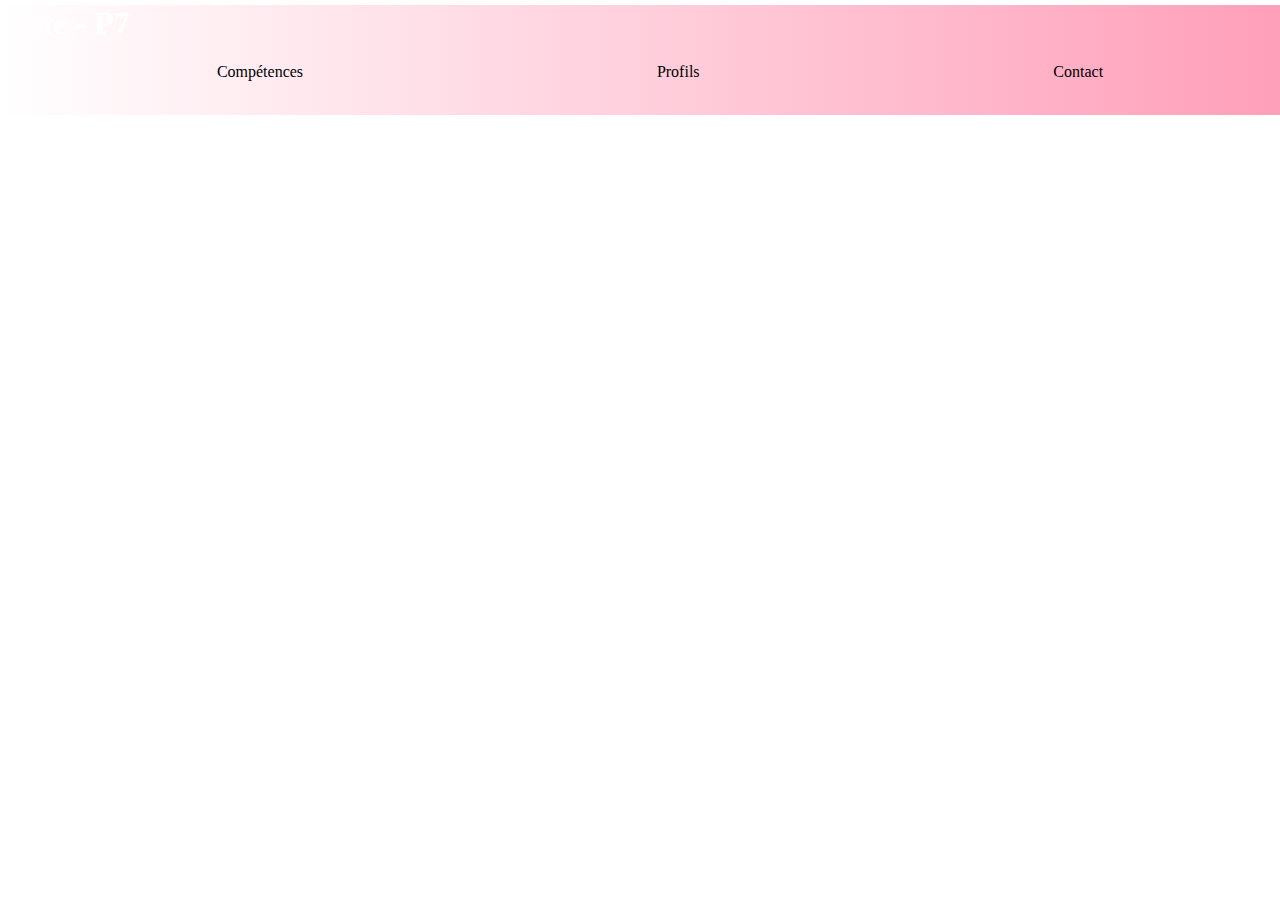
==== list.html @ 5647bf1e "sadia" ====
<!DOCTYPE html>
<html>
  <head>
    <link rel="stylesheet" href="list.css" media="screen" title="no title">
    <meta charset="utf-8">
    <title></title>
  </head>
  <body>
    <header>
      <div class="container-header">
        <h1> Liste - P7</h1>
        <ul>
          <li>Compétences</li>
          <li>Profils</li>
          <li>Contact</li>
        </ul>
      </div>
    </header>
    <footer>
      
    </footer>
  </body>
</html>
---- list.css ----
body {
  margin: 0 auto;
  padding: 0 auto;

}
header{
  width: 100%;
  height: 110px;
  background: linear-gradient(270deg, #cd0d5b, #e95591, #ff0046, #ffffff);
background-size: 800% 800%;

-webkit-animation: AnimationName 12s ease infinite;
-moz-animation: AnimationName 12s ease infinite;
animation: AnimationName 12s ease infinite;
}
@-webkit-keyframes AnimationName {
    0%{background-position:0% 97%}
    50%{background-position:100% 4%}
    100%{background-position:0% 97%}
}
@-moz-keyframes AnimationName {
    0%{background-position:0% 97%}
    50%{background-position:100% 4%}
    100%{background-position:0% 97%}
}
@keyframes AnimationName {
    0%{background-position:0% 97%}
    50%{background-position:100% 4%}
    100%{background-position:0% 97%}
}

.container-header {

}
  h1{
    color: white;
  margin-top: 5px;
}
ul {
  display: flex;
flex-direction: row;
justify-content: center;
list-style-type:  none;
justify-content: space-around;
}
li {

}
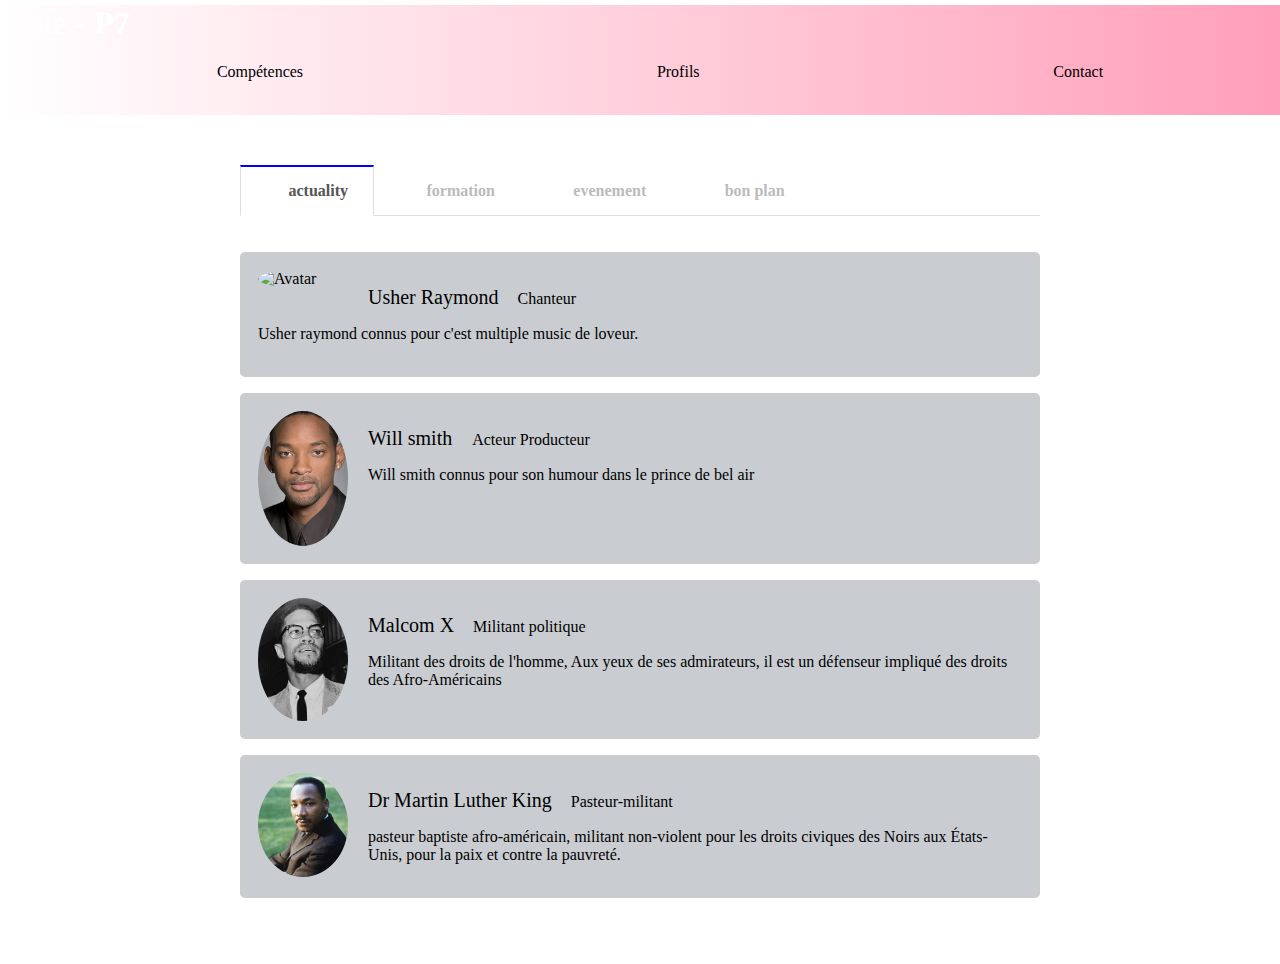
==== commit 308e729e: "ajout img" ====
--- a/list.html
+++ b/list.html
@@ -3,7 +3,8 @@
   <head>
     <link rel="stylesheet" href="list.css" media="screen" title="no title">
     <meta charset="utf-8">
-    <title></title>
+    <title>profil</title>
+    <script src="https://use.fontawesome.com/bd50721eed.js"></script>
   </head>
   <body>
     <header>
@@ -16,8 +17,79 @@
         </ul>
       </div>
     </header>
+
+    <main>
+
+  <input id="tab1" type="radio" name="tabs" checked>
+  <label for="tab1">actuality</label>
+
+  <input id="tab2" type="radio" name="tabs">
+  <label for="tab2">formation</label>
+
+  <input id="tab3" type="radio" name="tabs">
+  <label for="tab3">evenement</label>
+
+  <input id="tab4" type="radio" name="tabs">
+  <label for="tab4">bon plan</label>
+
+  <section id="content1">
+    <div class="container">
+  <img src="profil/chanteur-Usher.jpg" alt="Avatar" style="width:90px">
+  <p><span>Usher Raymond</span> Chanteur </p>
+  <p> Usher raymond connus pour c'est multiple music de loveur.</p>
+</div>
+
+<div class="container">
+  <img src="profil/will.jpg" alt="Avatar" style="width:90px">
+  <p><span >Will smith </span>  Acteur Producteur</p>
+  <p>Will smith connus pour son humour dans le prince de bel air</p>
+</div>
+
+<div class="container">
+<img src="profil/Malcolm.jpg" alt="Avatar" style="width:90px">
+<p><span>Malcom X</span> Militant politique</p>
+<p> Militant des droits de l'homme, Aux yeux de ses admirateurs, il est un défenseur impliqué des droits des Afro-Américains</p>
+</div>
+
+<div class="container">
+<img src="profil/MartinLutherKing.jpg" alt="Avatar" style="width:90px">
+<p><span >Dr Martin Luther King</span> Pasteur-militant</p>
+<p> pasteur baptiste afro-américain, militant non-violent pour les droits civiques des Noirs aux États-Unis, pour la paix et contre la pauvreté.</p>
+</div>
+
+  </section>
+
+  <section id="content2">
+    <p>
+      Bacon ipsum dolor sit amet landjaeger sausage brisket, jerky drumstick fatback boudin ball tip turducken. Pork belly meatball t-bone bresaola tail filet mignon kevin turkey ribeye shank flank doner cow kielbasa shankle. Pig swine chicken hamburger, tenderloin turkey rump ball tip sirloin frankfurter meatloaf boudin brisket ham hock. Hamburger venison brisket tri-tip andouille pork belly ball tip short ribs biltong meatball chuck. Pork chop ribeye tail short ribs, beef hamburger meatball kielbasa rump corned beef porchetta landjaeger flank. Doner rump frankfurter meatball meatloaf, cow kevin pork pork loin venison fatback spare ribs salami beef ribs.
+    </p>
+    <p>
+      Jerky jowl pork chop tongue, kielbasa shank venison. Capicola shank pig ribeye leberkas filet mignon brisket beef kevin tenderloin porchetta. Capicola fatback venison shank kielbasa, drumstick ribeye landjaeger beef kevin tail meatball pastrami prosciutto pancetta. Tail kevin spare ribs ground round ham ham hock brisket shoulder.
+    </p>
+  </section>
+
+  <section id="content3">
+    <p>
+      Bacon ipsum dolor sit amet beef venison beef ribs kielbasa. Sausage pig leberkas, t-bone sirloin shoulder bresaola. Frankfurter rump porchetta ham. Pork belly prosciutto brisket meatloaf short ribs.
+    </p>
+    <p>
+      Brisket meatball turkey short loin boudin leberkas meatloaf chuck andouille pork loin pastrami spare ribs pancetta rump. Frankfurter corned beef beef tenderloin short loin meatloaf swine ground round venison.
+    </p>
+  </section>
+
+  <section id="content4">
+    <p>
+      Bacon ipsum dolor sit amet landjaeger sausage brisket, jerky drumstick fatback boudin ball tip turducken. Pork belly meatball t-bone bresaola tail filet mignon kevin turkey ribeye shank flank doner cow kielbasa shankle. Pig swine chicken hamburger, tenderloin turkey rump ball tip sirloin frankfurter meatloaf boudin brisket ham hock. Hamburger venison brisket tri-tip andouille pork belly ball tip short ribs biltong meatball chuck. Pork chop ribeye tail short ribs, beef hamburger meatball kielbasa rump corned beef porchetta landjaeger flank. Doner rump frankfurter meatball meatloaf, cow kevin pork pork loin venison fatback spare ribs salami beef ribs.
+    </p>
+    <p>
+      Jerky jowl pork chop tongue, kielbasa shank venison. Capicola shank pig ribeye leberkas filet mignon brisket beef kevin tenderloin porchetta. Capicola fatback venison shank kielbasa, drumstick ribeye landjaeger beef kevin tail meatball pastrami prosciutto pancetta. Tail kevin spare ribs ground round ham ham hock brisket shoulder. Corned beef tri-tip leberkas flank sausage ham hock filet mignon beef ribs pancetta turkey.
+    </p>
+  </section>
+
+</main>
     <footer>
-      
+
     </footer>
+    <script src="list.js" charset="utf-8"></script>
   </body>
 </html>
--- a/list.css
+++ b/list.css
@@ -46,3 +46,139 @@
 li {
 
 }
+
+/*fousseni*/
+
+
+main {
+            min-width: 320px;
+            max-width: 800px;
+            padding: 50px;
+            margin: 0 auto;
+            background: #fff;
+          }
+
+          section {
+            display: none;
+            padding: 20px 0 0;
+            border-top: 1px solid #ddd;
+          }
+
+          input {
+            display: none;
+          }
+
+          label {
+            display: inline-block;
+            margin: 0 0 -1px;
+            padding: 15px 25px;
+            font-weight: 600;
+            text-align: center;
+            color: #bbb;
+            border: 1px solid transparent;
+          }
+
+          label:before {
+            font-family: fontawesome;
+            font-weight: normal;
+            margin-right: 10px;
+          }
+
+          label[for*='1']:before { content:'\f27b'; }
+          label[for*='2']:before { content: "\f19d"; }
+          label[for*='3']:before { content: "\f271"; }
+          label[for*='4']:before { content: "\f121"; }
+
+          label:hover {
+            color:red;
+            cursor: pointer;
+          }
+
+          input:checked + label {
+            color: #555;
+            border: 1px solid #ddd;
+            border-top: 2px solid blue;
+            border-bottom: 1px solid #fff;
+          }
+
+          #tab1:checked ~ #content1,
+          #tab2:checked ~ #content2,
+          #tab3:checked ~ #content3,
+          #tab4:checked ~ #content4 {
+            display: block;
+          }
+
+          @media screen and (max-width: 650px) {
+            label {
+              font-size: 0;
+            }
+            label:before {
+              margin: 0;
+              font-size: 18px;
+            }
+          }
+
+          @media screen and (max-width: 400px) {
+            label {
+              padding: 15px;
+            }
+          }
+
+/*les profil étudiant*/
+          .container {
+    border: 2px solid #ccc;
+    background: linear-gradient(223deg, #a0a0a0, #f6f6f6, #c9cdd1, #c9cdd1, #c9cdd1);
+  background-size: 1000% 1000%;
+
+  -webkit-animation: AnimationName 10s ease infinite;
+  -moz-animation: AnimationName 10s ease infinite;
+  animation: AnimationName 10s ease infinite;
+    border-radius: 5px;
+    padding: 16px;
+    margin: 16px 0;
+}
+@-webkit-keyframes AnimationName {
+    0%{background-position:0% 29%}
+    50%{background-position:100% 72%}
+    100%{background-position:0% 29%}
+}
+@-moz-keyframes AnimationName {
+    0%{background-position:0% 29%}
+    50%{background-position:100% 72%}
+    100%{background-position:0% 29%}
+}
+@keyframes AnimationName {
+    0%{background-position:0% 29%}
+    50%{background-position:100% 72%}
+    100%{background-position:0% 29%}
+}
+
+
+.container::after {
+    content: "";
+    clear: both;
+    display: table;
+}
+
+.container img {
+    float: left;
+    margin-right: 20px;
+    border-radius: 50%;
+}
+
+.container span {
+    font-size: 20px;
+    margin-right: 15px;
+}
+
+@media (max-width: 500px) {
+  .container {
+    text-align: center;
+  }
+
+  .container img {
+    margin: auto;
+    float: none;
+    display: block;
+  }
+}
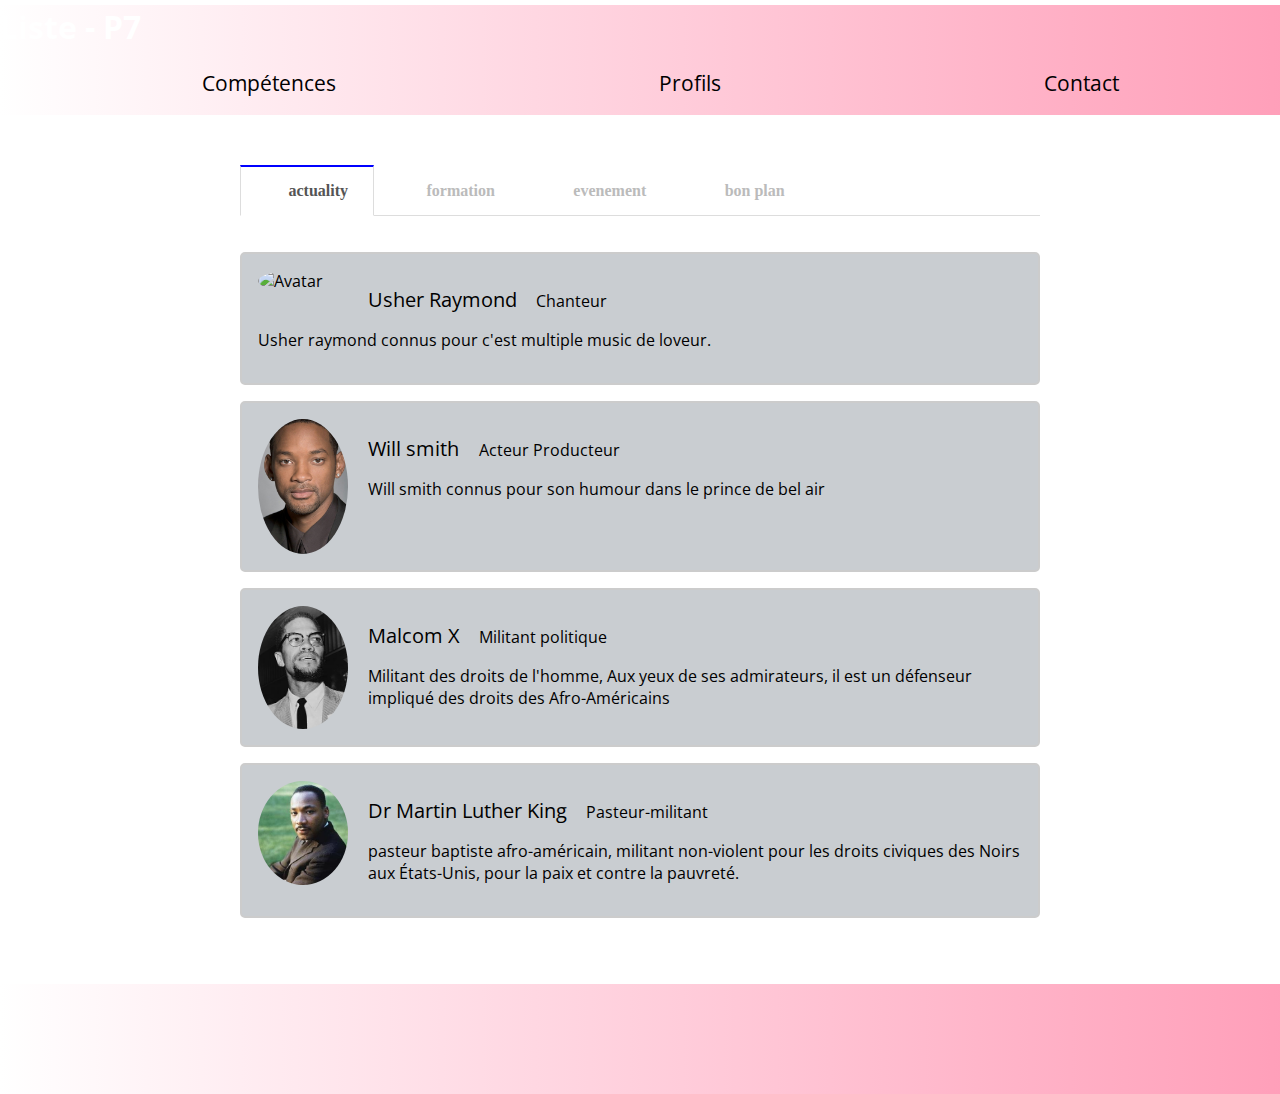
==== commit fd5f2df3: "sadia 2" ====
--- a/list.html
+++ b/list.html
@@ -2,6 +2,7 @@
 <html>
   <head>
     <link rel="stylesheet" href="list.css" media="screen" title="no title">
+    <link href="https://fonts.googleapis.com/css?family=Open+Sans" rel="stylesheet">
     <meta charset="utf-8">
     <title>profil</title>
     <script src="https://use.fontawesome.com/bd50721eed.js"></script>
@@ -88,7 +89,8 @@
 
 </main>
     <footer>
-
+<div class="container-footer">
+</div>
     </footer>
     <script src="list.js" charset="utf-8"></script>
   </body>
--- a/list.css
+++ b/list.css
@@ -35,6 +35,7 @@
   h1{
     color: white;
   margin-top: 5px;
+  font-family: 'Open Sans', sans-serif;
 }
 ul {
   display: flex;
@@ -44,7 +45,8 @@
 justify-content: space-around;
 }
 li {
-
+font-size: 1.3em;
+font-family: 'Open Sans', sans-serif;
 }
 
 /*fousseni*/
@@ -62,10 +64,12 @@
             display: none;
             padding: 20px 0 0;
             border-top: 1px solid #ddd;
+            font-family: 'Open Sans', sans-serif;
           }
 
           input {
             display: none;
+            font-family: 'Open Sans', sans-serif;
           }
 
           label {
@@ -182,3 +186,13 @@
     display: block;
   }
 }
+.container-footer {
+  width: 100%;
+  height: 110px;
+  background: linear-gradient(270deg, #cd0d5b, #e95591, #ff0046, #ffffff);
+background-size: 800% 800%;
+
+-webkit-animation: AnimationName 12s ease infinite;
+-moz-animation: AnimationName 12s ease infinite;
+animation: AnimationName 12s ease infinite;
+}
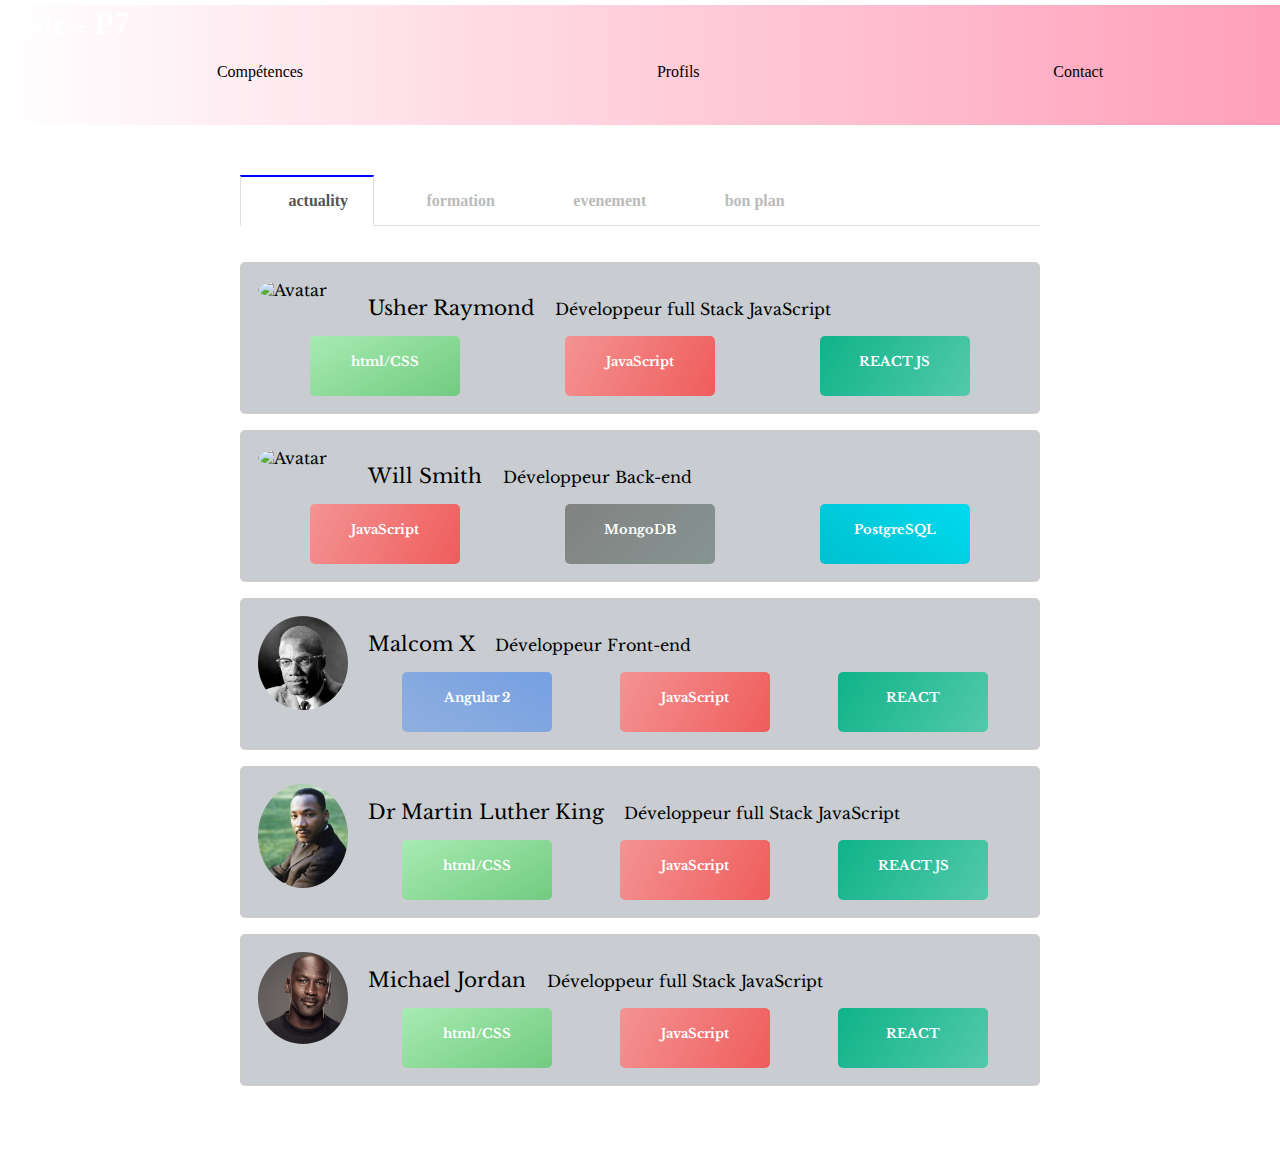
==== commit 51501de3: "phase end" ====
--- a/list.html
+++ b/list.html
@@ -2,10 +2,10 @@
 <html>
   <head>
     <link rel="stylesheet" href="list.css" media="screen" title="no title">
-    <link href="https://fonts.googleapis.com/css?family=Open+Sans" rel="stylesheet">
     <meta charset="utf-8">
     <title>profil</title>
     <script src="https://use.fontawesome.com/bd50721eed.js"></script>
+    <link href="https://fonts.googleapis.com/css?family=Libre+Baskerville" rel="stylesheet">
   </head>
   <body>
     <header>
@@ -18,7 +18,8 @@
         </ul>
       </div>
     </header>
-
+<!-- sadia -->
+<!-- fousseni -->
     <main>
 
   <input id="tab1" type="radio" name="tabs" checked>
@@ -36,27 +37,100 @@
   <section id="content1">
     <div class="container">
   <img src="profil/chanteur-Usher.jpg" alt="Avatar" style="width:90px">
-  <p><span>Usher Raymond</span> Chanteur </p>
-  <p> Usher raymond connus pour c'est multiple music de loveur.</p>
+  <p><span>Usher Raymond</span> Développeur full Stack JavaScript </p>
+  <!-- <p>Un sens de l'écoute et du service renforcé par 7 ans d'expériences à travailler sur des projets variés, une expertise technique en constante progression grâce à une formation perpétuelle. Motivé par le besoin de faire toujours mieux et appuyé par de solides bases acquises lors de mon parcours, je prend plaisir à relever de nouveaux challenges.</p> -->
+  <div class="skin">
+    <div class="box1">
+      <h4>html/CSS</h4>
+    </div>
+    <div class="box2">
+      <h4> JavaScript</h4>
+    </div>
+    <div class="box3">
+      <h4>REACT JS</h4>
+    </div>
+
+  </div>
+  </div>
 </div>
 
 <div class="container">
-  <img src="profil/will.jpg" alt="Avatar" style="width:90px">
-  <p><span >Will smith </span>  Acteur Producteur</p>
-  <p>Will smith connus pour son humour dans le prince de bel air</p>
+  <img src="profil/will-smith.jpg" alt="Avatar" style="width:90px">
+  <p><span >Will Smith </span> Développeur Back-end</p>
+  <!-- <p>Mon domaine de compétences comprend : la création/maintenance/reprise de sites internet (développement web), avec une spécialité dans l’intégration XHTML/CSS, le développement front-end et dans les sites dynamiques : intranets, sites actualisables par le client sans connaissances particulières, gestion de contenus sur mesure.
+ </p> -->
+  <div class="skin">
+    <div class="box2">
+      <h4>JavaScript</h4>
+    </div>
+    <div class="box4">
+      <h4> MongoDB</h4>
+    </div>
+    <div class="box5">
+      <h4>PostgreSQL</h4>
+    </div>
+
+  </div>
+  </div>
 </div>
 
 <div class="container">
-<img src="profil/Malcolm.jpg" alt="Avatar" style="width:90px">
-<p><span>Malcom X</span> Militant politique</p>
-<p> Militant des droits de l'homme, Aux yeux de ses admirateurs, il est un défenseur impliqué des droits des Afro-Américains</p>
+<img src="profil/MalcolmX.jpg" alt="Avatar" style="width:90px">
+<p><span>Malcom X</span> Développeur Front-end</p>
+<!-- <p> Autonome, polyvalent et curieux, j’ai démarré cette activité comme un hobby puis j’en ai fait mon métier par passion, je l'ai choisi pour la stimulation permanente qu’il impose et la rigueur qu’il requiert. Je maquette et conçois des application mobile et sites internet. Que ce soit du développement à la main de A à Z ou en utilisant des framework, je fais en sorte que mon code soit propre et optimisé le plus souvent possible.</p> -->
+<div class="skin">
+  <div class="box6">
+    <h4>Angular 2</h4>
+  </div>
+  <div class="box2">
+    <h4> JavaScript</h4>
+  </div>
+  <div class="box3">
+    <h4>REACT</h4>
+  </div>
+
+</div>
+</div>
 </div>
 
 <div class="container">
 <img src="profil/MartinLutherKing.jpg" alt="Avatar" style="width:90px">
-<p><span >Dr Martin Luther King</span> Pasteur-militant</p>
-<p> pasteur baptiste afro-américain, militant non-violent pour les droits civiques des Noirs aux États-Unis, pour la paix et contre la pauvreté.</p>
+<p><span >Dr Martin Luther King</span> Développeur full Stack JavaScript</p>
+<!-- <p> En tant que développeur web full stack, j'ai l'expérience et les connaissances nécessaires pour créer un MVP efficace et éprouver rapidement une nouvelle idée de projet sur le marché.
+J'utilise essentiellement les méthodes du lean startup.</p> -->
+<div class="skin">
+  <div class="box1">
+    <h4>html/CSS</h4>
+  </div>
+  <div class="box2">
+    <h4> JavaScript</h4>
+  </div>
+  <div class="box3">
+    <h4>REACT JS</h4>
+  </div>
+
 </div>
+</div>
+<div class="container">
+<img src="profil/michael-jordan.jpg" alt="Avatar" style="width:90px">
+<p><span >Michael Jordan </span>  Développeur full Stack JavaScript</p>
+
+<!-- <p>Lorem ipsum dolor sit amet, consectetur adipisicing elit, sed do eiusmod tempor incididunt ut labore et dolore magna aliqua. Ut </p> -->
+<div class="skin">
+  <div class="box1">
+    <h4>html/CSS</h4>
+  </div>
+  <div class="box2">
+    <h4> JavaScript</h4>
+  </div>
+  <div class="box3">
+    <h4>REACT</h4>
+  </div>
+
+</div>
+</div>
+</div>
+
 
   </section>
 
@@ -89,8 +163,7 @@
 
 </main>
     <footer>
-<div class="container-footer">
-</div>
+
     </footer>
     <script src="list.js" charset="utf-8"></script>
   </body>
--- a/list.css
+++ b/list.css
@@ -1,11 +1,12 @@
+/*sadia*/
 body {
-  margin: 0 auto;
-  padding: 0 auto;
+  margin:0 auto;
+  padding:0 auto;
 
 }
 header{
   width: 100%;
-  height: 110px;
+  height: 120px;
   background: linear-gradient(270deg, #cd0d5b, #e95591, #ff0046, #ffffff);
 background-size: 800% 800%;
 
@@ -35,7 +36,6 @@
   h1{
     color: white;
   margin-top: 5px;
-  font-family: 'Open Sans', sans-serif;
 }
 ul {
   display: flex;
@@ -45,8 +45,7 @@
 justify-content: space-around;
 }
 li {
-font-size: 1.3em;
-font-family: 'Open Sans', sans-serif;
+
 }
 
 /*fousseni*/
@@ -64,12 +63,10 @@
             display: none;
             padding: 20px 0 0;
             border-top: 1px solid #ddd;
-            font-family: 'Open Sans', sans-serif;
           }
 
           input {
             display: none;
-            font-family: 'Open Sans', sans-serif;
           }
 
           label {
@@ -130,6 +127,7 @@
 
 /*les profil étudiant*/
           .container {
+            font-family: 'Libre Baskerville', serif;
     border: 2px solid #ccc;
     background: linear-gradient(223deg, #a0a0a0, #f6f6f6, #c9cdd1, #c9cdd1, #c9cdd1);
   background-size: 1000% 1000%;
@@ -156,8 +154,96 @@
     50%{background-position:100% 72%}
     100%{background-position:0% 29%}
 }
-
-
+.skin{
+  display: flex;
+  justify-content: space-around;
+
+
+}
+h4{
+font-size: 13px;
+  text-align:center;
+  border-radius: 5px;
+
+}
+
+.box1{
+  color: white;
+  width: 150px;
+  height: 60px;
+  border-radius: 5px;
+  background: linear-gradient(331deg, #1ddc3a, #81d88e, #19952c, #a7ebb2);
+background-size: 800% 800%;
+
+-webkit-animation: AnimationName 20s ease infinite;
+-moz-animation: AnimationName 20s ease infinite;
+animation: AnimationName 20s ease infinite;
+}
+
+.box2{
+  color: white;
+  width: 150px;
+  height: 60px;
+  border-radius: 5px;
+  background: linear-gradient(296deg, #e04908, #dc7a4f, #da5216, #e90a0a, #f49393);
+background-size: 1000% 1000%;
+
+-webkit-animation: AnimationName 12s ease infinite;
+-moz-animation: AnimationName 12s ease infinite;
+animation: AnimationName 12s ease infinite;
+
+}
+.box3{
+  color: white;
+  width: 150px;
+  height: 60px;
+  border-radius: 5px;
+  background: linear-gradient(301deg, #0fcb9b, #17f0b9, #12e3ae, #b8ebde, #0fb389);
+background-size: 1000% 1000%;
+
+-webkit-animation: AnimationName 12s ease infinite;
+-moz-animation: AnimationName 12s ease infinite;
+animation: AnimationName 12s ease infinite;
+
+}
+.box4{
+  color: white;
+  width: 150px;
+  height: 60px;
+  border-radius: 5px;
+  background: linear-gradient(313deg, #7a9c93, #797e7d, #8bb3ab, #828282);
+background-size: 800% 800%;
+
+-webkit-animation: AnimationName 12s ease infinite;
+-moz-animation: AnimationName 12s ease infinite;
+animation: AnimationName 12s ease infinite;
+
+}
+.box5{
+  color: white;
+  width: 150px;
+  height: 60px;
+  border-radius: 5px;
+  background: linear-gradient(213deg, #11cfe0, #4bbfc9, #00ebff, #00a6b4, #00ebff);
+background-size: 1000% 1000%;
+
+-webkit-animation: AnimationName 12s ease infinite;
+-moz-animation: AnimationName 12s ease infinite;
+animation: AnimationName 12s ease infinite;
+}
+.box6{
+  color: white;
+  width: 150px;
+  height: 60px;
+  border-radius: 5px;
+  background: linear-gradient(209deg, #0b67f6, #508be7, #97b3de, #67a2fc);
+background-size: 800% 800%;
+
+-webkit-animation: AnimationName 12s ease infinite;
+-moz-animation: AnimationName 12s ease infinite;
+animation: AnimationName 12s ease infinite;
+
+}
 .container::after {
     content: "";
     clear: both;
@@ -184,15 +270,6 @@
     margin: auto;
     float: none;
     display: block;
+
   }
 }
-.container-footer {
-  width: 100%;
-  height: 110px;
-  background: linear-gradient(270deg, #cd0d5b, #e95591, #ff0046, #ffffff);
-background-size: 800% 800%;
-
--webkit-animation: AnimationName 12s ease infinite;
--moz-animation: AnimationName 12s ease infinite;
-animation: AnimationName 12s ease infinite;
-}
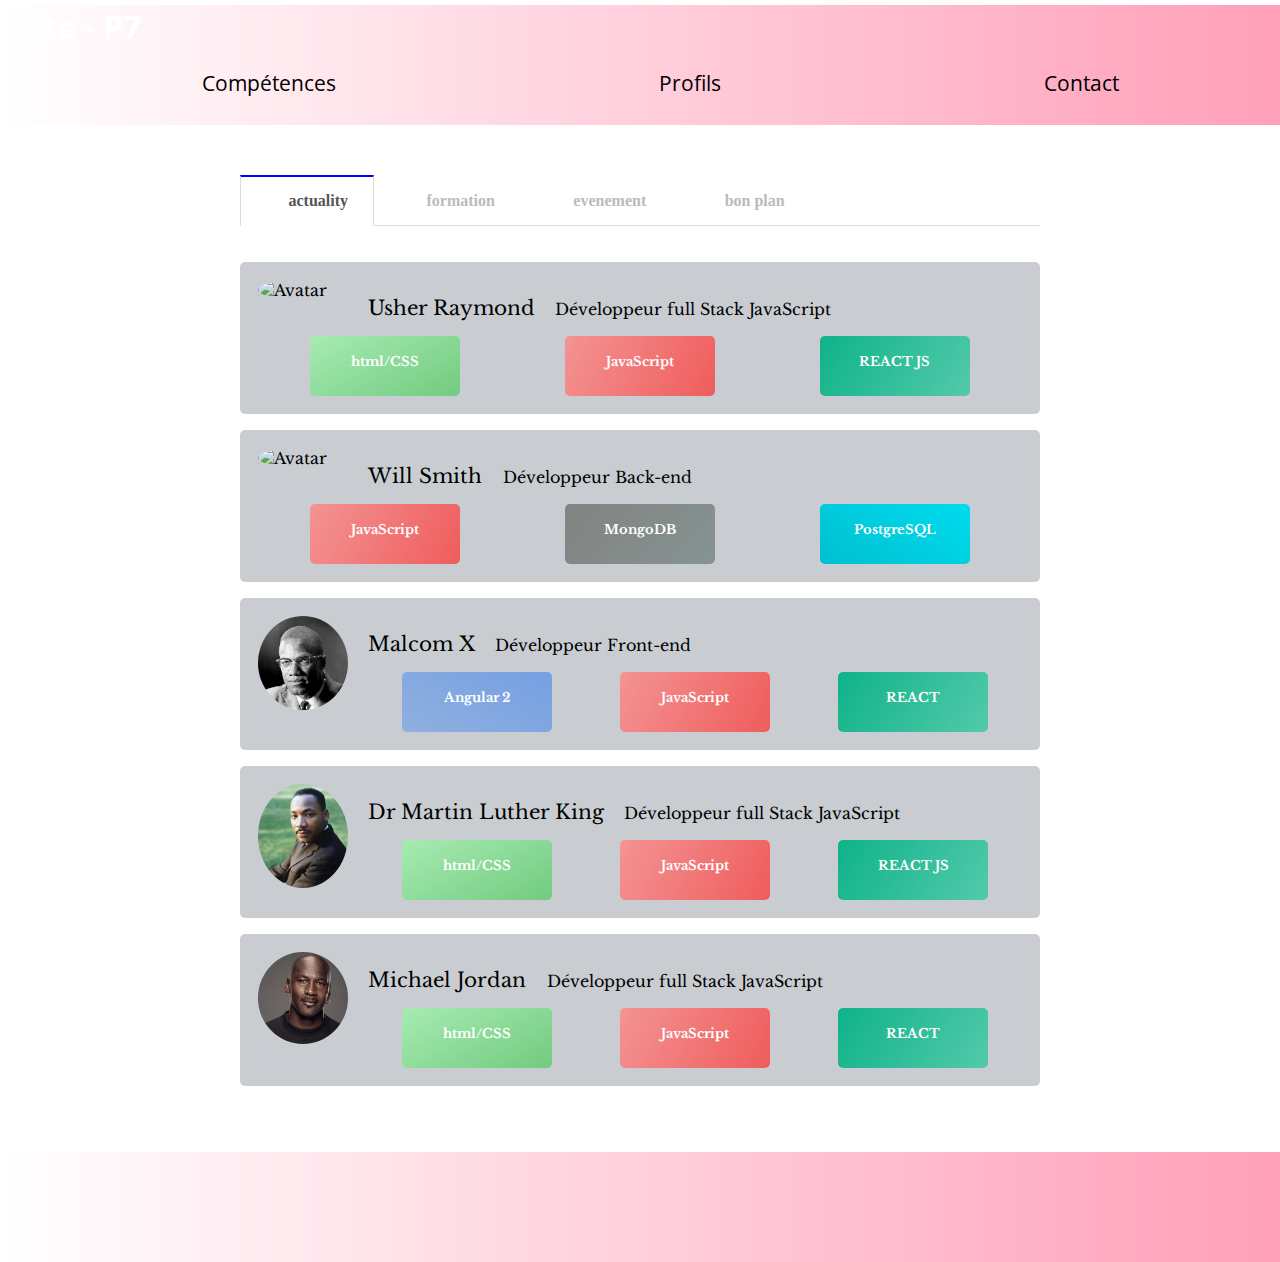
==== commit 116ae96b: "foussey" ====
--- a/list.html
+++ b/list.html
@@ -2,6 +2,7 @@
 <html>
   <head>
     <link rel="stylesheet" href="list.css" media="screen" title="no title">
+    <link href="https://fonts.googleapis.com/css?family=Open+Sans" rel="stylesheet">
     <meta charset="utf-8">
     <title>profil</title>
     <script src="https://use.fontawesome.com/bd50721eed.js"></script>
@@ -42,7 +43,7 @@
   <div class="skin">
     <div class="box1">
       <h4>html/CSS</h4>
-    </div>
+    </div> 
     <div class="box2">
       <h4> JavaScript</h4>
     </div>
@@ -163,7 +164,8 @@
 
 </main>
     <footer>
-
+<div class="container-footer">
+</div>
     </footer>
     <script src="list.js" charset="utf-8"></script>
   </body>
--- a/list.css
+++ b/list.css
@@ -36,6 +36,7 @@
   h1{
     color: white;
   margin-top: 5px;
+  font-family: 'Open Sans', sans-serif;
 }
 ul {
   display: flex;
@@ -45,7 +46,8 @@
 justify-content: space-around;
 }
 li {
-
+font-size: 1.3em;
+font-family: 'Open Sans', sans-serif;
 }
 
 /*fousseni*/
@@ -63,10 +65,12 @@
             display: none;
             padding: 20px 0 0;
             border-top: 1px solid #ddd;
+            font-family: 'Open Sans', sans-serif;
           }
 
           input {
             display: none;
+            font-family: 'Open Sans', sans-serif;
           }
 
           label {
@@ -124,7 +128,7 @@
               padding: 15px;
             }
           }
-
+ 
 /*les profil étudiant*/
           .container {
             font-family: 'Libre Baskerville', serif;
@@ -273,3 +277,13 @@
 
   }
 }
+.container-footer {
+  width: 100%;
+  height: 110px;
+  background: linear-gradient(270deg, #cd0d5b, #e95591, #ff0046, #ffffff);
+background-size: 800% 800%;
+
+-webkit-animation: AnimationName 12s ease infinite;
+-moz-animation: AnimationName 12s ease infinite;
+animation: AnimationName 12s ease infinite;
+}
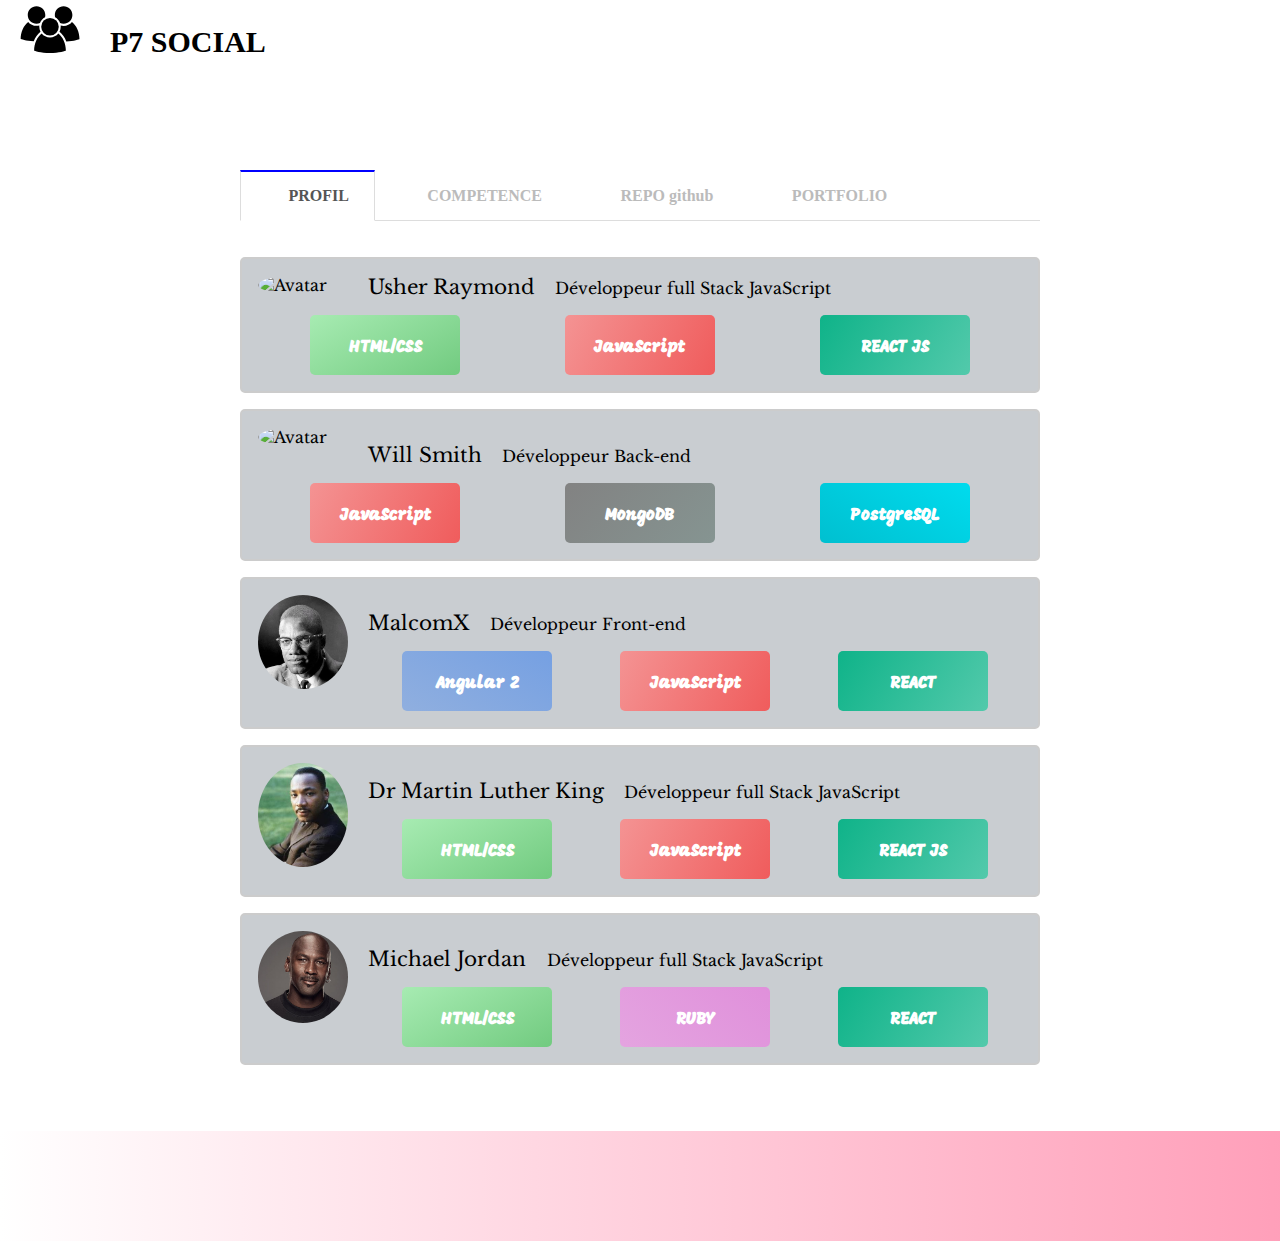
==== commit b594ba63: "phase final" ====
--- a/list.html
+++ b/list.html
@@ -6,17 +6,16 @@
     <meta charset="utf-8">
     <title>profil</title>
     <script src="https://use.fontawesome.com/bd50721eed.js"></script>
+  <link href="https://fonts.googleapis.com/css?family=Chewy|Fredoka+One|Lobster|Mogra" rel="stylesheet">
     <link href="https://fonts.googleapis.com/css?family=Libre+Baskerville" rel="stylesheet">
   </head>
   <body>
     <header>
       <div class="container-header">
-        <h1> Liste - P7</h1>
-        <ul>
-          <li>Compétences</li>
-          <li>Profils</li>
-          <li>Contact</li>
-        </ul>
+        <div class="user">
+          <img src="user.svg" alt="">
+          <h2>P7 SOCIAL</h2>
+        </div>
       </div>
     </header>
 <!-- sadia -->
@@ -24,31 +23,32 @@
     <main>
 
   <input id="tab1" type="radio" name="tabs" checked>
-  <label for="tab1">actuality</label>
+  <label for="tab1">PROFIL</label>
 
   <input id="tab2" type="radio" name="tabs">
-  <label for="tab2">formation</label>
+  <label for="tab2">COMPETENCE</label>
 
   <input id="tab3" type="radio" name="tabs">
-  <label for="tab3">evenement</label>
+  <label for="tab3">REPO github</label>
 
   <input id="tab4" type="radio" name="tabs">
-  <label for="tab4">bon plan</label>
+  <label for="tab4">PORTFOLIO</label>
 
   <section id="content1">
     <div class="container">
-  <img src="profil/chanteur-Usher.jpg" alt="Avatar" style="width:90px">
-  <p><span>Usher Raymond</span> Développeur full Stack JavaScript </p>
+      <a href="#"><img src="profil/chanteur-Usher.jpg" alt="Avatar" style="width:90px"/></a>
+
+  <span><a href="#">Usher Raymond</a></span> Développeur full Stack JavaScript </p>
   <!-- <p>Un sens de l'écoute et du service renforcé par 7 ans d'expériences à travailler sur des projets variés, une expertise technique en constante progression grâce à une formation perpétuelle. Motivé par le besoin de faire toujours mieux et appuyé par de solides bases acquises lors de mon parcours, je prend plaisir à relever de nouveaux challenges.</p> -->
   <div class="skin">
     <div class="box1">
-      <h4>html/CSS</h4>
-    </div> 
+    <a href="#"><h4>HTML/CSS</h4></a>
+    </div>
     <div class="box2">
-      <h4> JavaScript</h4>
+     <a href="#"><h4> JavaScript</h4></a>
     </div>
     <div class="box3">
-      <h4>REACT JS</h4>
+  <a href="#"><h4>REACT JS</h4></a>
     </div>
 
   </div>
@@ -56,19 +56,20 @@
 </div>
 
 <div class="container">
-  <img src="profil/will-smith.jpg" alt="Avatar" style="width:90px">
-  <p><span >Will Smith </span> Développeur Back-end</p>
+  <a href="#"><img src="profil/will-smith.jpg" alt="Avatar" style="width:90px"/></a>
+
+  <p><span ><a href="#">Will Smith</a></span> Développeur Back-end</p>
   <!-- <p>Mon domaine de compétences comprend : la création/maintenance/reprise de sites internet (développement web), avec une spécialité dans l’intégration XHTML/CSS, le développement front-end et dans les sites dynamiques : intranets, sites actualisables par le client sans connaissances particulières, gestion de contenus sur mesure.
  </p> -->
   <div class="skin">
     <div class="box2">
-      <h4>JavaScript</h4>
+      <a href="#"><h4>JavaScript</h4></a>
     </div>
     <div class="box4">
-      <h4> MongoDB</h4>
+    <a href="#"><h4> MongoDB</h4></a>
     </div>
     <div class="box5">
-      <h4>PostgreSQL</h4>
+      <a href="#"><h4>PostgreSQL</h4></a>
     </div>
 
   </div>
@@ -76,18 +77,17 @@
 </div>
 
 <div class="container">
-<img src="profil/MalcolmX.jpg" alt="Avatar" style="width:90px">
-<p><span>Malcom X</span> Développeur Front-end</p>
+<a href="#"><img src="profil/MalcolmX.jpg" alt="Avatar" style="width:90px"/></a><p><span><a href="#">MalcomX</a> </span> Développeur Front-end</p>
 <!-- <p> Autonome, polyvalent et curieux, j’ai démarré cette activité comme un hobby puis j’en ai fait mon métier par passion, je l'ai choisi pour la stimulation permanente qu’il impose et la rigueur qu’il requiert. Je maquette et conçois des application mobile et sites internet. Que ce soit du développement à la main de A à Z ou en utilisant des framework, je fais en sorte que mon code soit propre et optimisé le plus souvent possible.</p> -->
 <div class="skin">
   <div class="box6">
-    <h4>Angular 2</h4>
+    <a href="#"><h4>Angular 2</h4></a>
   </div>
   <div class="box2">
-    <h4> JavaScript</h4>
+    <a href="#"><h4>JavaScript</h4></a>
   </div>
   <div class="box3">
-    <h4>REACT</h4>
+    <a href="#"><h4>REACT</h4></a>
   </div>
 
 </div>
@@ -95,37 +95,38 @@
 </div>
 
 <div class="container">
-<img src="profil/MartinLutherKing.jpg" alt="Avatar" style="width:90px">
-<p><span >Dr Martin Luther King</span> Développeur full Stack JavaScript</p>
+<a href="#"><img src="profil/MartinLutherKing.jpg" alt="Avatar" style="width:90px"/></a>
+<p><span > <a href="#">Dr Martin Luther King</a></span> Développeur full Stack JavaScript</p>
 <!-- <p> En tant que développeur web full stack, j'ai l'expérience et les connaissances nécessaires pour créer un MVP efficace et éprouver rapidement une nouvelle idée de projet sur le marché.
 J'utilise essentiellement les méthodes du lean startup.</p> -->
 <div class="skin">
   <div class="box1">
-    <h4>html/CSS</h4>
+    <a href="#"><h4>HTML/CSS</h4></a>
   </div>
   <div class="box2">
-    <h4> JavaScript</h4>
+    <a href="#"><h4> JavaScript</h4></a>
   </div>
   <div class="box3">
-    <h4>REACT JS</h4>
+<a href="#"><h4>REACT JS</h4></a>
   </div>
 
 </div>
 </div>
+
 <div class="container">
-<img src="profil/michael-jordan.jpg" alt="Avatar" style="width:90px">
-<p><span >Michael Jordan </span>  Développeur full Stack JavaScript</p>
+<a href="#"><img src="profil/michael-jordan.jpg" alt="Avatar" style="width:90px"/></a>
+<p><span > <a href="#"></a>Michael Jordan </span>  Développeur full Stack JavaScript</p>
 
 <!-- <p>Lorem ipsum dolor sit amet, consectetur adipisicing elit, sed do eiusmod tempor incididunt ut labore et dolore magna aliqua. Ut </p> -->
 <div class="skin">
   <div class="box1">
-    <h4>html/CSS</h4>
+  <a href="#"><h4>HTML/CSS</h4></a>
   </div>
-  <div class="box2">
-    <h4> JavaScript</h4>
+  <div class="box7">
+    <a href="#"><h4> RUBY</h4></a>
   </div>
   <div class="box3">
-    <h4>REACT</h4>
+  <a href="#"><h4>REACT</h4></a>
   </div>
 
 </div>
@@ -136,12 +137,19 @@
   </section>
 
   <section id="content2">
-    <p>
-      Bacon ipsum dolor sit amet landjaeger sausage brisket, jerky drumstick fatback boudin ball tip turducken. Pork belly meatball t-bone bresaola tail filet mignon kevin turkey ribeye shank flank doner cow kielbasa shankle. Pig swine chicken hamburger, tenderloin turkey rump ball tip sirloin frankfurter meatloaf boudin brisket ham hock. Hamburger venison brisket tri-tip andouille pork belly ball tip short ribs biltong meatball chuck. Pork chop ribeye tail short ribs, beef hamburger meatball kielbasa rump corned beef porchetta landjaeger flank. Doner rump frankfurter meatball meatloaf, cow kevin pork pork loin venison fatback spare ribs salami beef ribs.
-    </p>
-    <p>
-      Jerky jowl pork chop tongue, kielbasa shank venison. Capicola shank pig ribeye leberkas filet mignon brisket beef kevin tenderloin porchetta. Capicola fatback venison shank kielbasa, drumstick ribeye landjaeger beef kevin tail meatball pastrami prosciutto pancetta. Tail kevin spare ribs ground round ham ham hock brisket shoulder.
-    </p>
+    <div class="box1">
+     <h4>HTML/CSS</h4>
+    </div>
+
+    <div class="box2">
+      <h4> JavaScript</h4>
+    </div>
+
+    <div class="box3">
+      <h4>REACT</h4>
+
+
+
   </section>
 
   <section id="content3">
--- a/list.css
+++ b/list.css
@@ -7,52 +7,49 @@
 header{
   width: 100%;
   height: 120px;
-  background: linear-gradient(270deg, #cd0d5b, #e95591, #ff0046, #ffffff);
-background-size: 800% 800%;
-
--webkit-animation: AnimationName 12s ease infinite;
--moz-animation: AnimationName 12s ease infinite;
-animation: AnimationName 12s ease infinite;
-}
-@-webkit-keyframes AnimationName {
-    0%{background-position:0% 97%}
-    50%{background-position:100% 4%}
-    100%{background-position:0% 97%}
-}
-@-moz-keyframes AnimationName {
-    0%{background-position:0% 97%}
-    50%{background-position:100% 4%}
-    100%{background-position:0% 97%}
-}
-@keyframes AnimationName {
-    0%{background-position:0% 97%}
-    50%{background-position:100% 4%}
-    100%{background-position:0% 97%}
-}
-
+
+  color: black;
+}
+h1{
+  font-size: 22px;
+}
 .container-header {
 
+}
+.user {
+  color: black;
+display: flex;
+flex-direction: row;
+font-size: 20px;
+padding-left: 1em;
+
+
+
+}
+h2{ padding-left: 1em;
+}
+.user img{
+  height: 60px;
+  width: 60px;
 }
   h1{
     color: white;
   margin-top: 5px;
   font-family: 'Open Sans', sans-serif;
 }
-ul {
-  display: flex;
-flex-direction: row;
-justify-content: center;
-list-style-type:  none;
-justify-content: space-around;
-}
-li {
-font-size: 1.3em;
-font-family: 'Open Sans', sans-serif;
-}
+
 
 /*fousseni*/
 
 
+a{
+  text-decoration: none;
+color: black;
+}
+a :hover{
+  color: black;
+  cursor: pointer;
+}
 main {
             min-width: 320px;
             max-width: 800px;
@@ -67,6 +64,7 @@
             border-top: 1px solid #ddd;
             font-family: 'Open Sans', sans-serif;
           }
+
 
           input {
             display: none;
@@ -128,7 +126,7 @@
               padding: 15px;
             }
           }
- 
+
 /*les profil étudiant*/
           .container {
             font-family: 'Libre Baskerville', serif;
@@ -158,20 +156,38 @@
     50%{background-position:100% 72%}
     100%{background-position:0% 29%}
 }
+.color{
+  color:red;
+
+}
+
 .skin{
+
   display: flex;
   justify-content: space-around;
-
-
-}
+  font-family: 'Lobster', cursive;
+font-family: 'Chewy', cursive;
+font-family: 'Fredoka One', cursive;
+font-family: 'Mogra', cursive;
+
+
+
+
+}
+.lien{
+  color: black;
+}
+
 h4{
-font-size: 13px;
+  color:white;
   text-align:center;
   border-radius: 5px;
+  font-size: 17px;
 
 }
 
 .box1{
+
   color: white;
   width: 150px;
   height: 60px;
@@ -247,6 +263,24 @@
 -moz-animation: AnimationName 12s ease infinite;
 animation: AnimationName 12s ease infinite;
 
+}
+.box7{
+  color: white;
+  width: 150px;
+  height: 60px;
+  border-radius: 5px;
+  background: linear-gradient(223deg, #e50a94, #ef66bb, #da76d4, #e5a8e1, #e1c0df);
+background-size: 1000% 1000%;
+
+-webkit-animation: AnimationName 10s ease infinite;
+-moz-animation: AnimationName 10s ease infinite;
+animation: AnimationName 10s ease infinite;
+}
+.box8{
+  color: white;
+  width: 150px;
+  height: 60px;
+  border-radius: 5px;
 }
 .container::after {
     content: "";
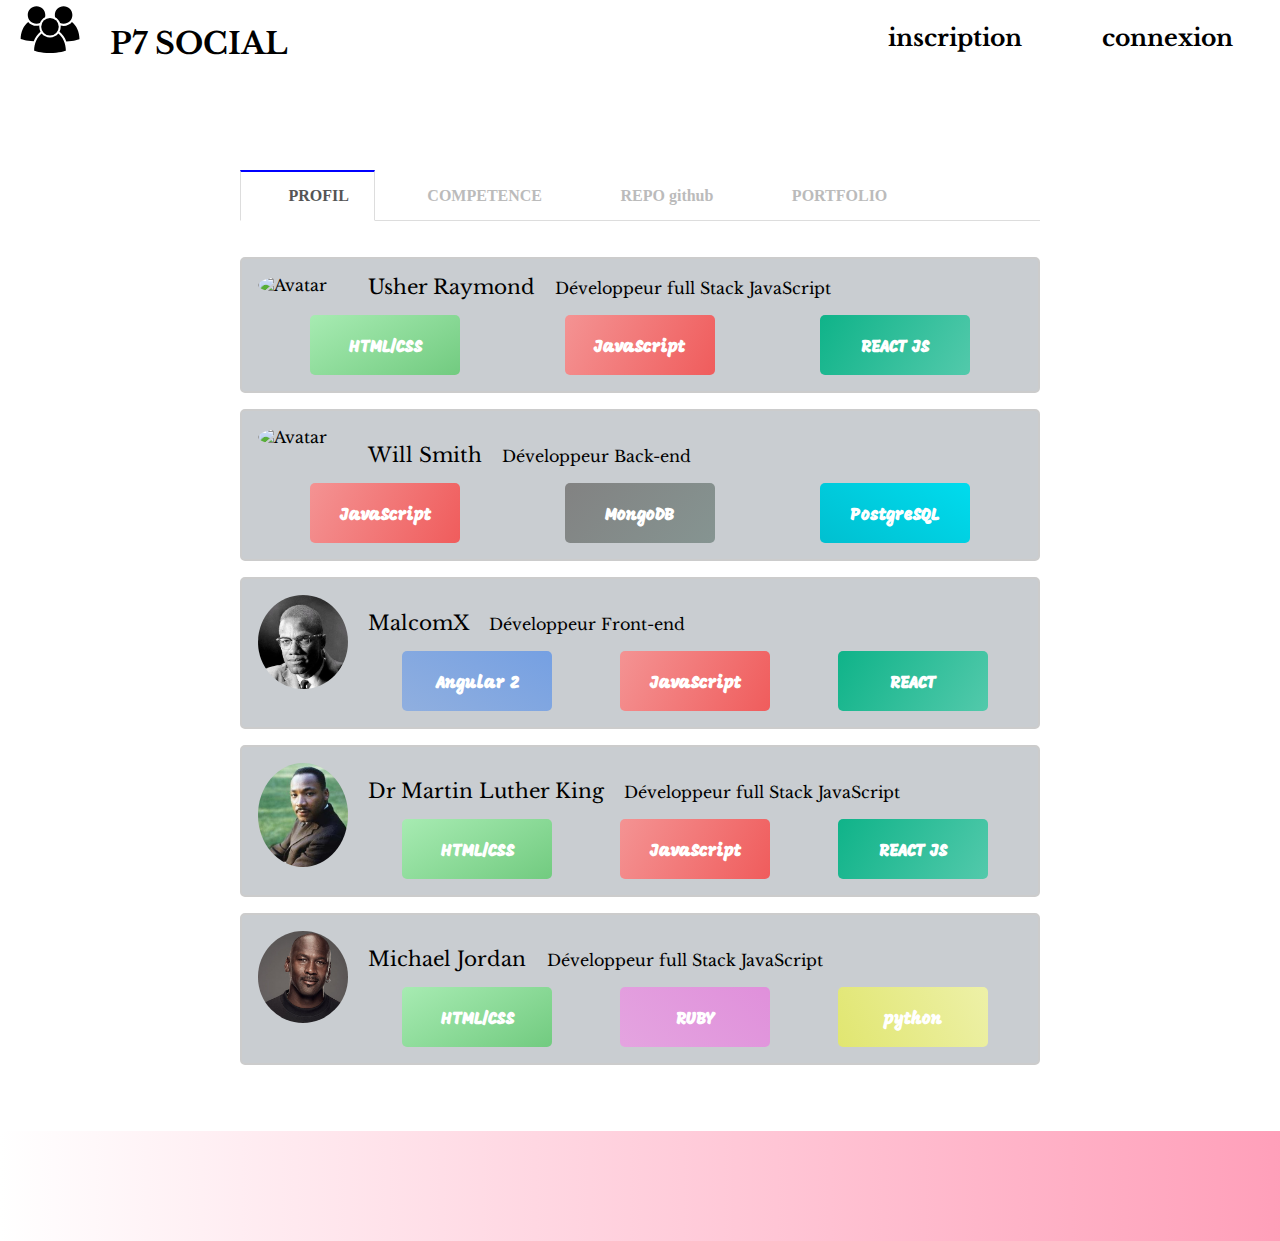
==== commit b2316a32: "dernier commit" ====
--- a/list.html
+++ b/list.html
@@ -1,180 +1,194 @@
 <!DOCTYPE html>
 <html>
-  <head>
+
+<head>
     <link rel="stylesheet" href="list.css" media="screen" title="no title">
     <link href="https://fonts.googleapis.com/css?family=Open+Sans" rel="stylesheet">
     <meta charset="utf-8">
     <title>profil</title>
     <script src="https://use.fontawesome.com/bd50721eed.js"></script>
-  <link href="https://fonts.googleapis.com/css?family=Chewy|Fredoka+One|Lobster|Mogra" rel="stylesheet">
+    <link href="https://fonts.googleapis.com/css?family=Chewy|Fredoka+One|Lobster|Mogra" rel="stylesheet">
     <link href="https://fonts.googleapis.com/css?family=Libre+Baskerville" rel="stylesheet">
-  </head>
-  <body>
+</head>
+
+<body>
     <header>
-      <div class="container-header">
-        <div class="user">
-          <img src="user.svg" alt="">
-          <h2>P7 SOCIAL</h2>
+        <div class="container-header">
+            <div class="user">
+                <img src="user.svg" alt="">
+                <a href="#"><h2>P7 SOCIAL</h2></a>
+                <div class="login">
+                    <a href="#"><h3>inscription</h3></a>
+                    <div class="pass">
+                        <a href="#"><h3>connexion</h3></a>
+                    </div>
+                </div>
+            </div>
+
         </div>
-      </div>
     </header>
-<!-- sadia -->
-<!-- fousseni -->
+    <!-- sadia -->
+    <!-- fousseni -->
     <main>
 
-  <input id="tab1" type="radio" name="tabs" checked>
-  <label for="tab1">PROFIL</label>
+        <input id="tab1" type="radio" name="tabs" checked>
+        <label for="tab1">PROFIL</label>
 
-  <input id="tab2" type="radio" name="tabs">
-  <label for="tab2">COMPETENCE</label>
+        <input id="tab2" type="radio" name="tabs">
+        <label for="tab2">COMPETENCE</label>
 
-  <input id="tab3" type="radio" name="tabs">
-  <label for="tab3">REPO github</label>
+        <input id="tab3" type="radio" name="tabs">
+        <label for="tab3">REPO github</label>
 
-  <input id="tab4" type="radio" name="tabs">
-  <label for="tab4">PORTFOLIO</label>
+        <input id="tab4" type="radio" name="tabs">
+        <label for="tab4">PORTFOLIO</label>
 
-  <section id="content1">
-    <div class="container">
-      <a href="#"><img src="profil/chanteur-Usher.jpg" alt="Avatar" style="width:90px"/></a>
+        <section id="content1">
+            <div class="container">
+                <a href="#"><img src="profil/chanteur-Usher.jpg" alt="Avatar" style="width:90px" /></a>
 
-  <span><a href="#">Usher Raymond</a></span> Développeur full Stack JavaScript </p>
-  <!-- <p>Un sens de l'écoute et du service renforcé par 7 ans d'expériences à travailler sur des projets variés, une expertise technique en constante progression grâce à une formation perpétuelle. Motivé par le besoin de faire toujours mieux et appuyé par de solides bases acquises lors de mon parcours, je prend plaisir à relever de nouveaux challenges.</p> -->
-  <div class="skin">
-    <div class="box1">
-    <a href="#"><h4>HTML/CSS</h4></a>
-    </div>
-    <div class="box2">
-     <a href="#"><h4> JavaScript</h4></a>
-    </div>
-    <div class="box3">
-  <a href="#"><h4>REACT JS</h4></a>
-    </div>
+                <span><a href="#">Usher Raymond</a></span> Développeur full Stack JavaScript </p>
+                <!-- <p>Un sens de l'écoute et du service renforcé par 7 ans d'expériences à travailler sur des projets variés, une expertise technique en constante progression grâce à une formation perpétuelle. Motivé par le besoin de faire toujours mieux et appuyé par de solides bases acquises lors de mon parcours, je prend plaisir à relever de nouveaux challenges.</p> -->
+                <div class="skin">
+                    <div class="box1">
+                        <a href="#"><h4>HTML/CSS</h4></a>
+                    </div>
+                    <div class="box2">
+                        <a href="#"><h4> JavaScript</h4></a>
+                    </div>
+                    <div class="box3">
+                        <a href="#"><h4>REACT JS</h4></a>
+                    </div>
 
-  </div>
-  </div>
-</div>
+                </div>
+            </div>
+            </div>
 
-<div class="container">
-  <a href="#"><img src="profil/will-smith.jpg" alt="Avatar" style="width:90px"/></a>
+            <div class="container">
+                <a href="#"><img src="profil/will-smith.jpg" alt="Avatar" style="width:90px" /></a>
 
-  <p><span ><a href="#">Will Smith</a></span> Développeur Back-end</p>
-  <!-- <p>Mon domaine de compétences comprend : la création/maintenance/reprise de sites internet (développement web), avec une spécialité dans l’intégration XHTML/CSS, le développement front-end et dans les sites dynamiques : intranets, sites actualisables par le client sans connaissances particulières, gestion de contenus sur mesure.
+                <p><span><a href="#">Will Smith</a></span> Développeur Back-end</p>
+                <!-- <p>Mon domaine de compétences comprend : la création/maintenance/reprise de sites internet (développement web), avec une spécialité dans l’intégration XHTML/CSS, le développement front-end et dans les sites dynamiques : intranets, sites actualisables par le client sans connaissances particulières, gestion de contenus sur mesure.
  </p> -->
-  <div class="skin">
-    <div class="box2">
-      <a href="#"><h4>JavaScript</h4></a>
-    </div>
-    <div class="box4">
-    <a href="#"><h4> MongoDB</h4></a>
-    </div>
-    <div class="box5">
-      <a href="#"><h4>PostgreSQL</h4></a>
-    </div>
+                <div class="skin">
+                    <div class="box2">
+                        <a href="#"><h4>JavaScript</h4></a>
+                    </div>
+                    <div class="box4">
+                        <a href="#"><h4> MongoDB</h4></a>
+                    </div>
+                    <div class="box5">
+                        <a href="#"><h4>PostgreSQL</h4></a>
+                    </div>
 
-  </div>
-  </div>
-</div>
+                </div>
+            </div>
+            </div>
 
-<div class="container">
-<a href="#"><img src="profil/MalcolmX.jpg" alt="Avatar" style="width:90px"/></a><p><span><a href="#">MalcomX</a> </span> Développeur Front-end</p>
-<!-- <p> Autonome, polyvalent et curieux, j’ai démarré cette activité comme un hobby puis j’en ai fait mon métier par passion, je l'ai choisi pour la stimulation permanente qu’il impose et la rigueur qu’il requiert. Je maquette et conçois des application mobile et sites internet. Que ce soit du développement à la main de A à Z ou en utilisant des framework, je fais en sorte que mon code soit propre et optimisé le plus souvent possible.</p> -->
-<div class="skin">
-  <div class="box6">
-    <a href="#"><h4>Angular 2</h4></a>
-  </div>
-  <div class="box2">
-    <a href="#"><h4>JavaScript</h4></a>
-  </div>
-  <div class="box3">
-    <a href="#"><h4>REACT</h4></a>
-  </div>
+            <div class="container">
+                <a href="#"><img src="profil/MalcolmX.jpg" alt="Avatar" style="width:90px" /></a>
+                <p><span><a href="#">MalcomX</a></span> Développeur Front-end</p>
+                <!-- <p> Autonome, polyvalent et curieux, j’ai démarré cette activité comme un hobby puis j’en ai fait mon métier par passion, je l'ai choisi pour la stimulation permanente qu’il impose et la rigueur qu’il requiert. Je maquette et conçois des application mobile et sites internet. Que ce soit du développement à la main de A à Z ou en utilisant des framework, je fais en sorte que mon code soit propre et optimisé le plus souvent possible.</p> -->
+                <div class="skin">
+                    <div class="box6">
+                        <a href="#"><h4>Angular 2</h4></a>
+                    </div>
+                    <div class="box2">
+                        <a href="#"><h4>JavaScript</h4></a>
+                    </div>
+                    <div class="box3">
+                        <a href="#"><h4>REACT</h4></a>
+                    </div>
 
-</div>
-</div>
-</div>
-
-<div class="container">
-<a href="#"><img src="profil/MartinLutherKing.jpg" alt="Avatar" style="width:90px"/></a>
-<p><span > <a href="#">Dr Martin Luther King</a></span> Développeur full Stack JavaScript</p>
-<!-- <p> En tant que développeur web full stack, j'ai l'expérience et les connaissances nécessaires pour créer un MVP efficace et éprouver rapidement une nouvelle idée de projet sur le marché.
-J'utilise essentiellement les méthodes du lean startup.</p> -->
-<div class="skin">
-  <div class="box1">
-    <a href="#"><h4>HTML/CSS</h4></a>
-  </div>
-  <div class="box2">
-    <a href="#"><h4> JavaScript</h4></a>
-  </div>
-  <div class="box3">
-<a href="#"><h4>REACT JS</h4></a>
-  </div>
-
-</div>
-</div>
-
-<div class="container">
-<a href="#"><img src="profil/michael-jordan.jpg" alt="Avatar" style="width:90px"/></a>
-<p><span > <a href="#"></a>Michael Jordan </span>  Développeur full Stack JavaScript</p>
-
-<!-- <p>Lorem ipsum dolor sit amet, consectetur adipisicing elit, sed do eiusmod tempor incididunt ut labore et dolore magna aliqua. Ut </p> -->
-<div class="skin">
-  <div class="box1">
-  <a href="#"><h4>HTML/CSS</h4></a>
-  </div>
-  <div class="box7">
-    <a href="#"><h4> RUBY</h4></a>
-  </div>
-  <div class="box3">
-  <a href="#"><h4>REACT</h4></a>
-  </div>
-
-</div>
-</div>
-</div>
+                </div>
+            </div>
 
 
-  </section>
+            <div class="container">
+                <a href="#"><img src="profil/MartinLutherKing.jpg" alt="Avatar" style="width:90px" /></a>
+                <p><span> <a href="#">Dr Martin Luther King</a></span> Développeur full Stack JavaScript</p>
+                <!-- <p> En tant que développeur web full stack, j'ai l'expérience et les connaissances nécessaires pour créer un MVP efficace et éprouver rapidement une nouvelle idée de projet sur le marché.
+J'utilise essentiellement les méthodes du lean startup.</p> -->
+                <div class="skin">
+                    <div class="box1">
+                        <a href="#"><h4>HTML/CSS</h4></a>
+                    </div>
+                    <div class="box2">
+                        <a href="#"><h4> JavaScript</h4></a>
+                    </div>
+                    <div class="box3">
+                        <a href="#"><h4>REACT JS</h4></a>
+                    </div>
 
-  <section id="content2">
-    <div class="box1">
-     <h4>HTML/CSS</h4>
-    </div>
+                </div>
+            </div>
 
-    <div class="box2">
-      <h4> JavaScript</h4>
-    </div>
+            <div class="container">
+                <a href="#"><img src="profil/michael-jordan.jpg" alt="Avatar" style="width:90px" /></a>
+                <p><span> <a href="#"></a>Michael Jordan </span> Développeur full Stack JavaScript</p>
 
-    <div class="box3">
-      <h4>REACT</h4>
+                <!-- <p>Lorem ipsum dolor sit amet, consectetur adipisicing elit, sed do eiusmod tempor incididunt ut labore et dolore magna aliqua. Ut </p> -->
+                <div class="skin">
+                    <div class="box1">
+                        <a href="#"><h4>HTML/CSS</h4></a>
+                    </div>
+                    <div class="box7">
+                        <a href="#"><h4> RUBY</h4></a>
+                    </div>
+                    <div class="box8">
+                        <a href="#"><h4>python</h4></a>
+                    </div>
+
+                </div>
+            </div>
 
 
 
-  </section>
+        </section>
 
-  <section id="content3">
-    <p>
-      Bacon ipsum dolor sit amet beef venison beef ribs kielbasa. Sausage pig leberkas, t-bone sirloin shoulder bresaola. Frankfurter rump porchetta ham. Pork belly prosciutto brisket meatloaf short ribs.
-    </p>
-    <p>
-      Brisket meatball turkey short loin boudin leberkas meatloaf chuck andouille pork loin pastrami spare ribs pancetta rump. Frankfurter corned beef beef tenderloin short loin meatloaf swine ground round venison.
-    </p>
-  </section>
+        <section id="content2">
+            <div class="box1">
+                <h4>HTML/CSS</h4>
+            </div>
 
-  <section id="content4">
-    <p>
-      Bacon ipsum dolor sit amet landjaeger sausage brisket, jerky drumstick fatback boudin ball tip turducken. Pork belly meatball t-bone bresaola tail filet mignon kevin turkey ribeye shank flank doner cow kielbasa shankle. Pig swine chicken hamburger, tenderloin turkey rump ball tip sirloin frankfurter meatloaf boudin brisket ham hock. Hamburger venison brisket tri-tip andouille pork belly ball tip short ribs biltong meatball chuck. Pork chop ribeye tail short ribs, beef hamburger meatball kielbasa rump corned beef porchetta landjaeger flank. Doner rump frankfurter meatball meatloaf, cow kevin pork pork loin venison fatback spare ribs salami beef ribs.
-    </p>
-    <p>
-      Jerky jowl pork chop tongue, kielbasa shank venison. Capicola shank pig ribeye leberkas filet mignon brisket beef kevin tenderloin porchetta. Capicola fatback venison shank kielbasa, drumstick ribeye landjaeger beef kevin tail meatball pastrami prosciutto pancetta. Tail kevin spare ribs ground round ham ham hock brisket shoulder. Corned beef tri-tip leberkas flank sausage ham hock filet mignon beef ribs pancetta turkey.
-    </p>
-  </section>
+            <div class="box2">
+                <h4> JavaScript</h4>
+            </div>
 
-</main>
+            <div class="box3">
+                <h4>REACT</h4>
+
+
+
+        </section>
+
+        <section id="content3">
+            <p>
+                Bacon ipsum dolor sit amet beef venison beef ribs kielbasa. Sausage pig leberkas, t-bone sirloin shoulder bresaola. Frankfurter rump porchetta ham. Pork belly prosciutto brisket meatloaf short ribs.
+            </p>
+            <p>
+                Brisket meatball turkey short loin boudin leberkas meatloaf chuck andouille pork loin pastrami spare ribs pancetta rump. Frankfurter corned beef beef tenderloin short loin meatloaf swine ground round venison.
+            </p>
+        </section>
+
+        <section id="content4">
+            <p>
+                Bacon ipsum dolor sit amet landjaeger sausage brisket, jerky drumstick fatback boudin ball tip turducken. Pork belly meatball t-bone bresaola tail filet mignon kevin turkey ribeye shank flank doner cow kielbasa shankle. Pig swine chicken hamburger, tenderloin
+                turkey rump ball tip sirloin frankfurter meatloaf boudin brisket ham hock. Hamburger venison brisket tri-tip andouille pork belly ball tip short ribs biltong meatball chuck. Pork chop ribeye tail short ribs, beef hamburger meatball kielbasa
+                rump corned beef porchetta landjaeger flank. Doner rump frankfurter meatball meatloaf, cow kevin pork pork loin venison fatback spare ribs salami beef ribs.
+            </p>
+            <p>
+                Jerky jowl pork chop tongue, kielbasa shank venison. Capicola shank pig ribeye leberkas filet mignon brisket beef kevin tenderloin porchetta. Capicola fatback venison shank kielbasa, drumstick ribeye landjaeger beef kevin tail meatball pastrami prosciutto
+                pancetta. Tail kevin spare ribs ground round ham ham hock brisket shoulder. Corned beef tri-tip leberkas flank sausage ham hock filet mignon beef ribs pancetta turkey.
+            </p>
+        </section>
+
+    </main>
     <footer>
-<div class="container-footer">
-</div>
+        <div class="container-footer">
+        </div>
     </footer>
     <script src="list.js" charset="utf-8"></script>
-  </body>
+</body>
+
 </html>
--- a/list.css
+++ b/list.css
@@ -14,6 +14,8 @@
   font-size: 22px;
 }
 .container-header {
+display: flex;
+font-family: 'Libre Baskerville',serif;
 
 }
 .user {
@@ -24,19 +26,38 @@
 padding-left: 1em;
 
 
-
 }
 h2{ padding-left: 1em;
+  font-family: 'Libre Baskerville', serif;
+
 }
 .user img{
   height: 60px;
   width: 60px;
 }
+
   h1{
     color: white;
   margin-top: 5px;
   font-family: 'Open Sans', sans-serif;
 }
+.login{ color: black;
+display: flex;
+flex-direction: row;
+font-size: 20px;
+padding-left: 30em;
+
+}
+
+
+.pass{
+  color: black;
+display: flex;
+flex-direction: row;
+font-size: 20px;
+padding-left: 4em;
+}
+
 
 
 /*fousseni*/
@@ -87,7 +108,7 @@
             margin-right: 10px;
           }
 
-          label[for*='1']:before { content:'\f27b'; }
+          label[for*='1']:before { content: "\f27b"; }
           label[for*='2']:before { content: "\f19d"; }
           label[for*='3']:before { content: "\f271"; }
           label[for*='4']:before { content: "\f121"; }
@@ -281,6 +302,12 @@
   width: 150px;
   height: 60px;
   border-radius: 5px;
+  background: linear-gradient(244deg, #f2ff00, #e3eb4f, #f4f6c5, #d2da31);
+background-size: 800% 800%;
+
+-webkit-animation: AnimationName 11s ease infinite;
+-moz-animation: AnimationName 11s ease infinite;
+animation: AnimationName 11s ease infinite;
 }
 .container::after {
     content: "";
@@ -321,3 +348,8 @@
 -moz-animation: AnimationName 12s ease infinite;
 animation: AnimationName 12s ease infinite;
 }
+
+footer{
+  margin: 0 ;
+  padding: 0 ;
+}
